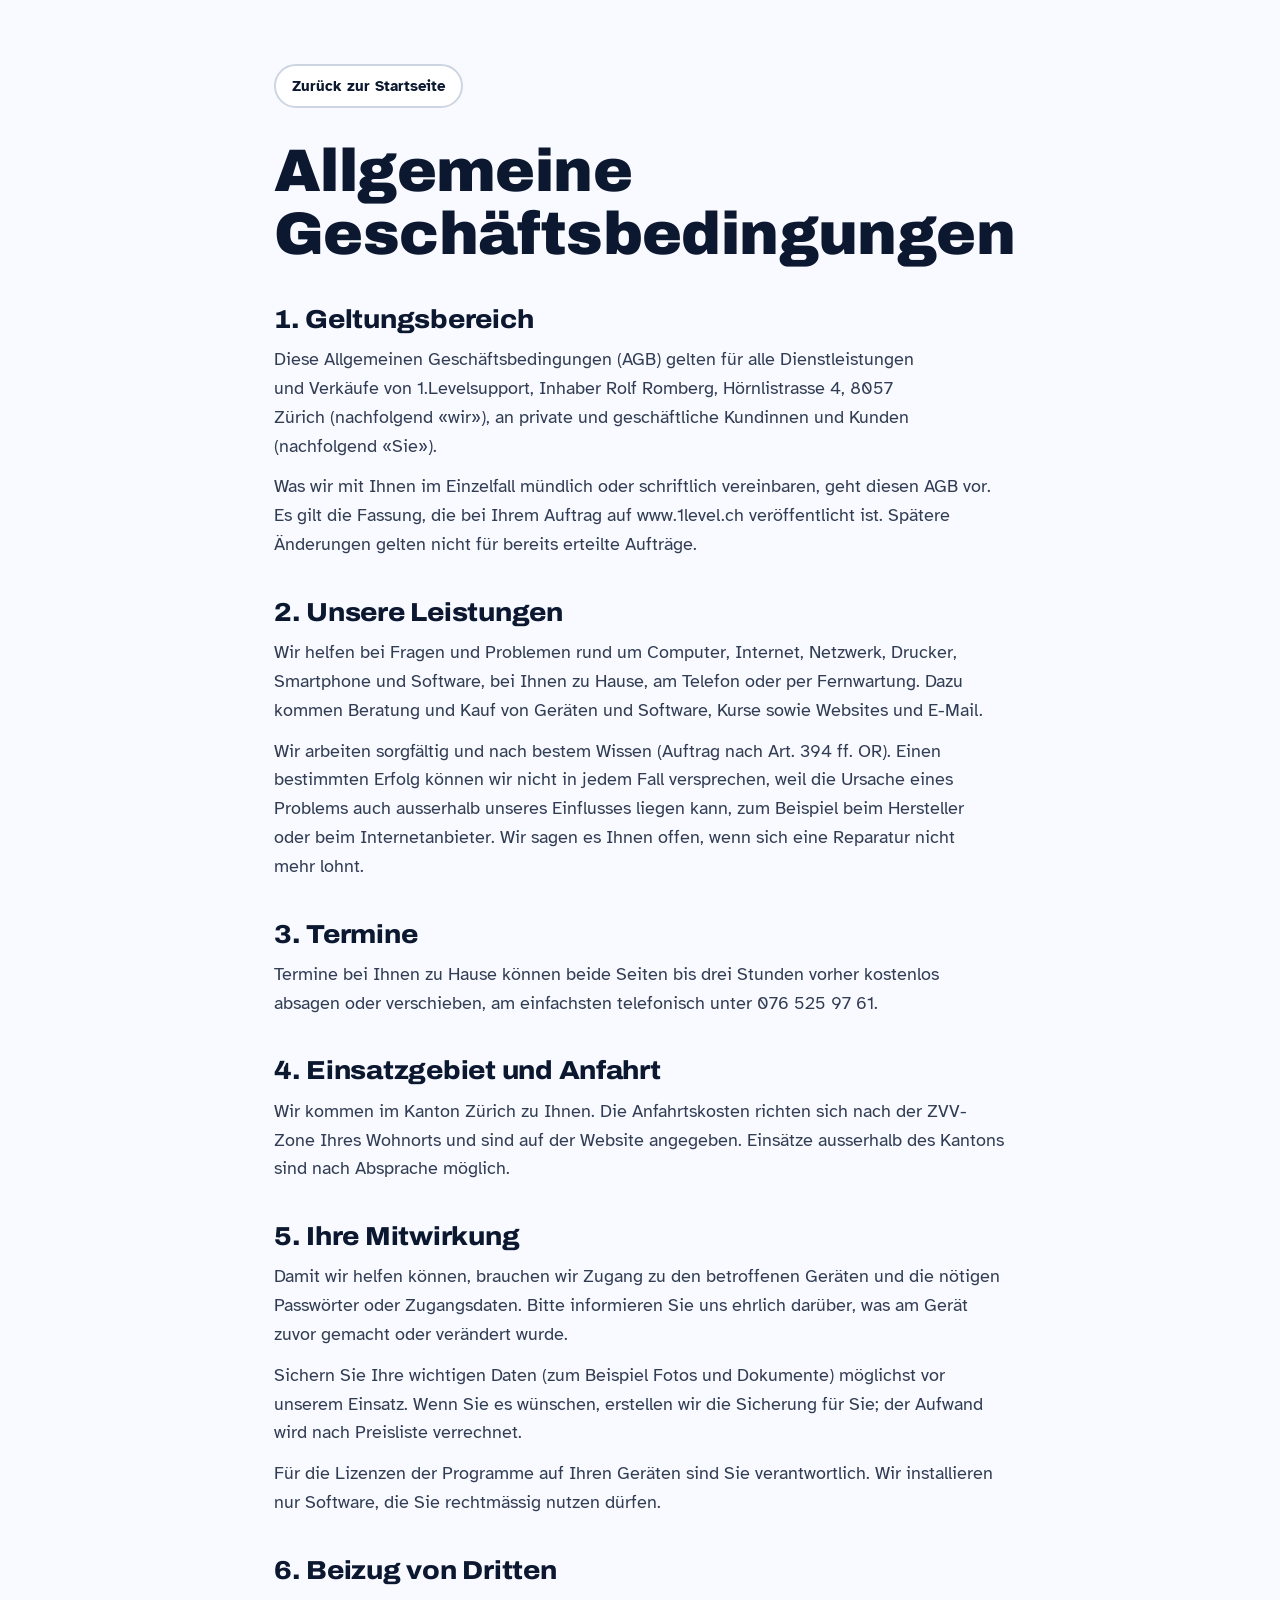
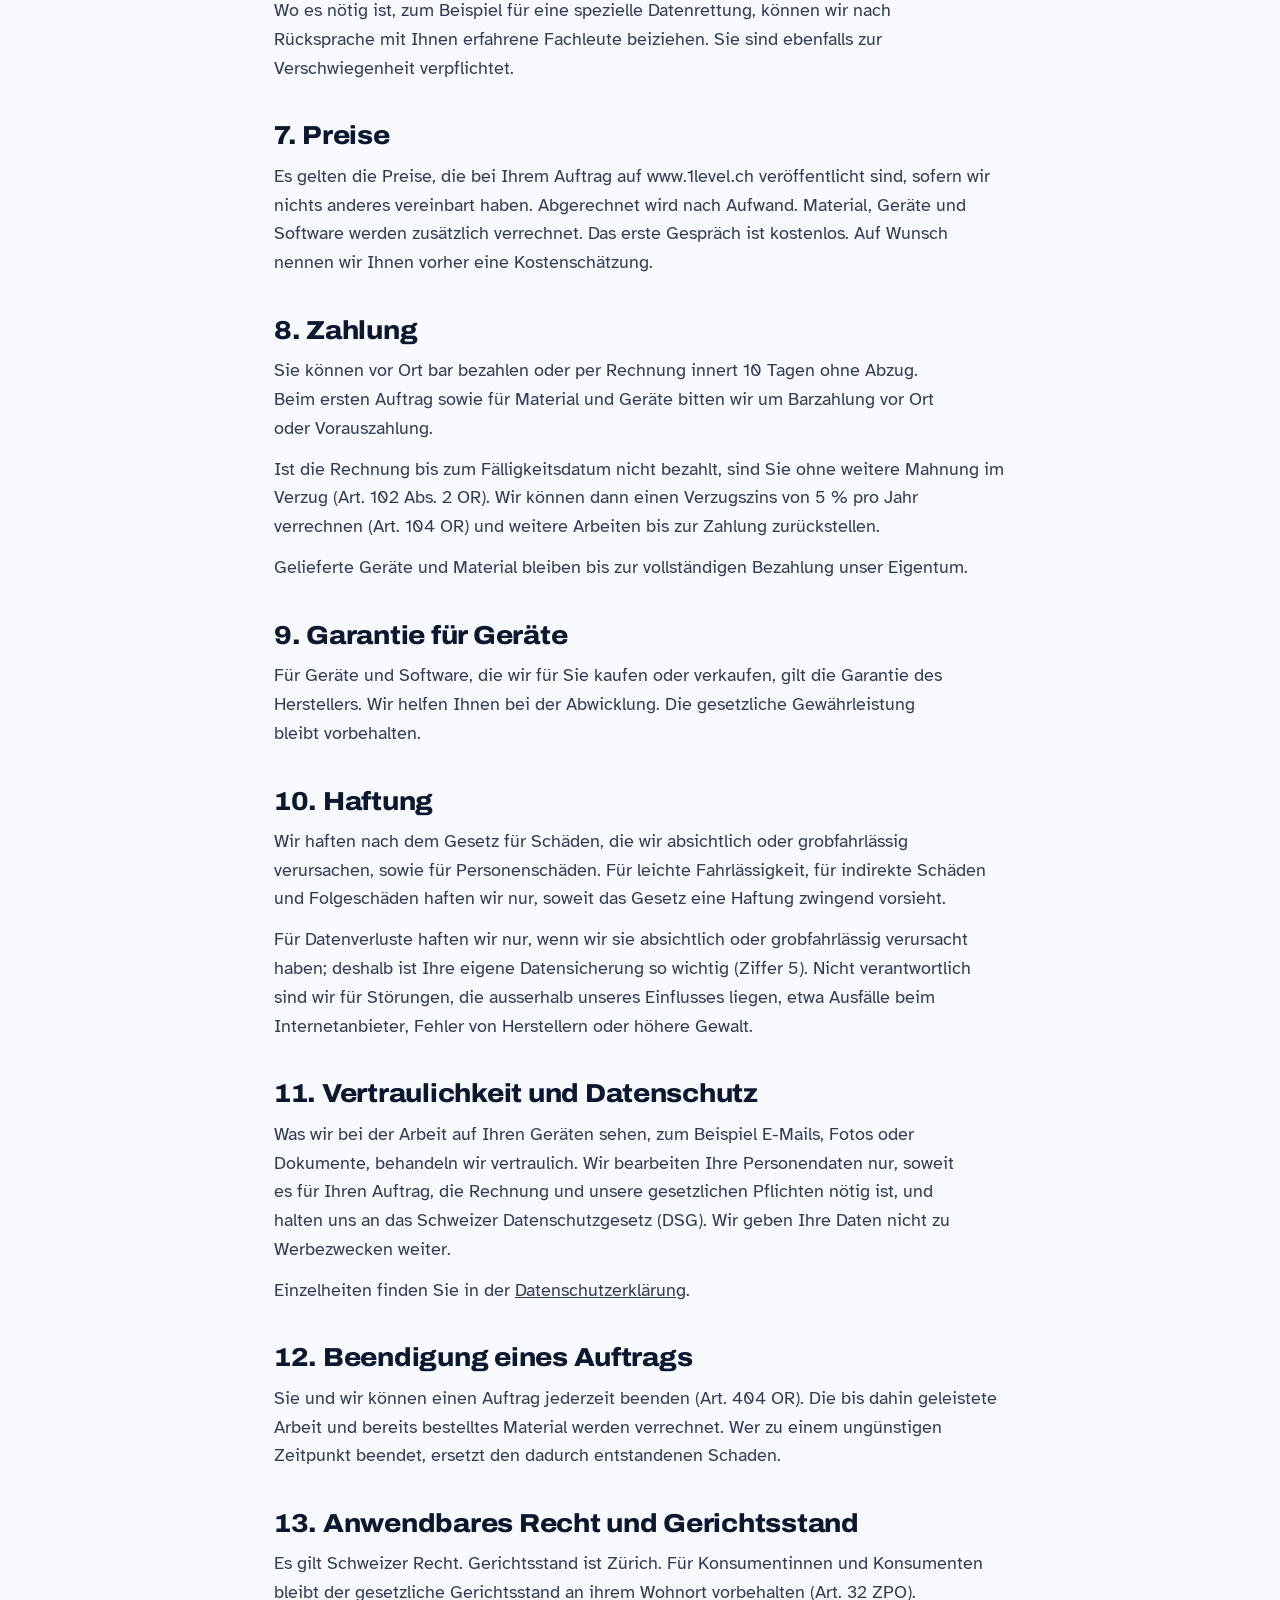
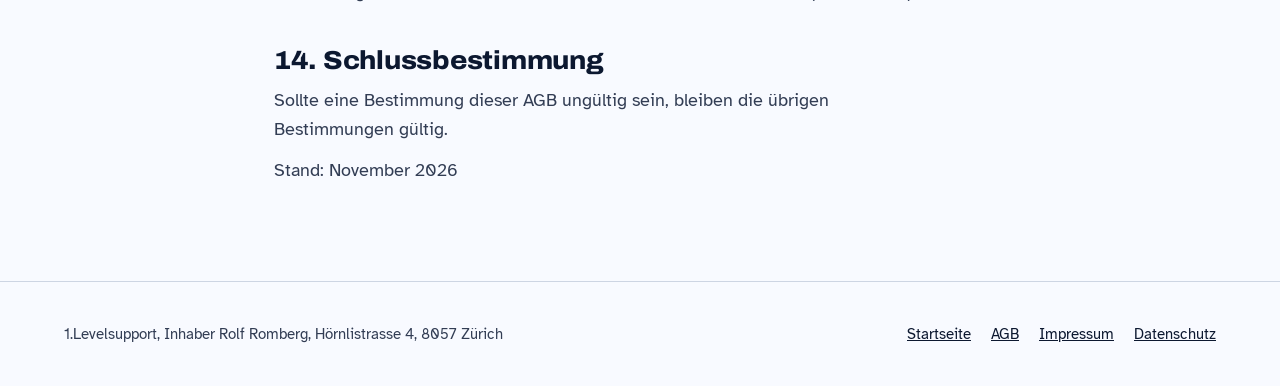
==== agb.html @ 61200537 "Website 1.Level Support (Redesign November 2026) Co-Authored-By: Claude Opus 5.5 <noreply@anthropic." ====
<!doctype html>
<html lang="de-CH">
<head>
<meta charset="utf-8">
<meta name="viewport" content="width=device-width, initial-scale=1">
<title>AGB · 1.Level Support</title>
<meta name="description" content="Allgemeine Geschäftsbedingungen von 1.Level Support, Zürich.">
<meta name="robots" content="noindex">
<link rel="icon" href="favicon.svg" type="image/svg+xml">
<link rel="stylesheet" href="site.css">
</head>
<body>
<main class="legal" id="main"><div class="wrap">
<a class="btn btn-ghost btn-small back" href="index.html">Zurück zur Startseite</a>
<h1>Allgemeine Geschäftsbedingungen</h1>
<h2>1. Geltungsbereich</h2>
<p>Diese Allgemeinen Geschäftsbedingungen (AGB) gelten für alle Dienstleistungen und Verkäufe von 1.Levelsupport, Inhaber Rolf Romberg, Hörnlistrasse 4, 8057 Zürich (nachfolgend «wir»), an private und geschäftliche Kundinnen und Kunden (nachfolgend «Sie»).</p><p>Was wir mit Ihnen im Einzelfall mündlich oder schriftlich vereinbaren, geht diesen AGB vor. Es gilt die Fassung, die bei Ihrem Auftrag auf www.1level.ch veröffentlicht ist. Spätere Änderungen gelten nicht für bereits erteilte Aufträge.</p>
<h2>2. Unsere Leistungen</h2>
<p>Wir helfen bei Fragen und Problemen rund um Computer, Internet, Netzwerk, Drucker, Smartphone und Software, bei Ihnen zu Hause, am Telefon oder per Fernwartung. Dazu kommen Beratung und Kauf von Geräten und Software, Kurse sowie Websites und E-Mail.</p><p>Wir arbeiten sorgfältig und nach bestem Wissen (Auftrag nach Art. 394 ff. OR). Einen bestimmten Erfolg können wir nicht in jedem Fall versprechen, weil die Ursache eines Problems auch ausserhalb unseres Einflusses liegen kann, zum Beispiel beim Hersteller oder beim Internetanbieter. Wir sagen es Ihnen offen, wenn sich eine Reparatur nicht mehr lohnt.</p>
<h2>3. Termine</h2>
<p>Termine bei Ihnen zu Hause können beide Seiten bis drei Stunden vorher kostenlos absagen oder verschieben, am einfachsten telefonisch unter 076 525 97 61.</p>
<h2>4. Einsatzgebiet und Anfahrt</h2>
<p>Wir kommen im Kanton Zürich zu Ihnen. Die Anfahrtskosten richten sich nach der ZVV-Zone Ihres Wohnorts und sind auf der Website angegeben. Einsätze ausserhalb des Kantons sind nach Absprache möglich.</p>
<h2>5. Ihre Mitwirkung</h2>
<p>Damit wir helfen können, brauchen wir Zugang zu den betroffenen Geräten und die nötigen Passwörter oder Zugangsdaten. Bitte informieren Sie uns ehrlich darüber, was am Gerät zuvor gemacht oder verändert wurde.</p><p>Sichern Sie Ihre wichtigen Daten (zum Beispiel Fotos und Dokumente) möglichst vor unserem Einsatz. Wenn Sie es wünschen, erstellen wir die Sicherung für Sie; der Aufwand wird nach Preisliste verrechnet.</p><p>Für die Lizenzen der Programme auf Ihren Geräten sind Sie verantwortlich. Wir installieren nur Software, die Sie rechtmässig nutzen dürfen.</p>
<h2>6. Beizug von Dritten</h2>
<p>Wo es nötig ist, zum Beispiel für eine spezielle Datenrettung, können wir nach Rücksprache mit Ihnen erfahrene Fachleute beiziehen. Sie sind ebenfalls zur Verschwiegenheit verpflichtet.</p>
<h2>7. Preise</h2>
<p>Es gelten die Preise, die bei Ihrem Auftrag auf www.1level.ch veröffentlicht sind, sofern wir nichts anderes vereinbart haben. Abgerechnet wird nach Aufwand. Material, Geräte und Software werden zusätzlich verrechnet. Das erste Gespräch ist kostenlos. Auf Wunsch nennen wir Ihnen vorher eine Kostenschätzung.</p>
<h2>8. Zahlung</h2>
<p>Sie können vor Ort bar bezahlen oder per Rechnung innert 10 Tagen ohne Abzug. Beim ersten Auftrag sowie für Material und Geräte bitten wir um Barzahlung vor Ort oder Vorauszahlung.</p><p>Ist die Rechnung bis zum Fälligkeitsdatum nicht bezahlt, sind Sie ohne weitere Mahnung im Verzug (Art. 102 Abs. 2 OR). Wir können dann einen Verzugszins von 5 % pro Jahr verrechnen (Art. 104 OR) und weitere Arbeiten bis zur Zahlung zurückstellen.</p><p>Gelieferte Geräte und Material bleiben bis zur vollständigen Bezahlung unser Eigentum.</p>
<h2>9. Garantie für Geräte</h2>
<p>Für Geräte und Software, die wir für Sie kaufen oder verkaufen, gilt die Garantie des Herstellers. Wir helfen Ihnen bei der Abwicklung. Die gesetzliche Gewährleistung bleibt vorbehalten.</p>
<h2>10. Haftung</h2>
<p>Wir haften nach dem Gesetz für Schäden, die wir absichtlich oder grobfahrlässig verursachen, sowie für Personenschäden. Für leichte Fahrlässigkeit, für indirekte Schäden und Folgeschäden haften wir nur, soweit das Gesetz eine Haftung zwingend vorsieht.</p><p>Für Datenverluste haften wir nur, wenn wir sie absichtlich oder grobfahrlässig verursacht haben; deshalb ist Ihre eigene Datensicherung so wichtig (Ziffer 5). Nicht verantwortlich sind wir für Störungen, die ausserhalb unseres Einflusses liegen, etwa Ausfälle beim Internetanbieter, Fehler von Herstellern oder höhere Gewalt.</p>
<h2>11. Vertraulichkeit und Datenschutz</h2>
<p>Was wir bei der Arbeit auf Ihren Geräten sehen, zum Beispiel E-Mails, Fotos oder Dokumente, behandeln wir vertraulich. Wir bearbeiten Ihre Personendaten nur, soweit es für Ihren Auftrag, die Rechnung und unsere gesetzlichen Pflichten nötig ist, und halten uns an das Schweizer Datenschutzgesetz (DSG). Wir geben Ihre Daten nicht zu Werbezwecken weiter.</p><p>Einzelheiten finden Sie in der <a href="datenschutz.html">Datenschutzerklärung</a>.</p>
<h2>12. Beendigung eines Auftrags</h2>
<p>Sie und wir können einen Auftrag jederzeit beenden (Art. 404 OR). Die bis dahin geleistete Arbeit und bereits bestelltes Material werden verrechnet. Wer zu einem ungünstigen Zeitpunkt beendet, ersetzt den dadurch entstandenen Schaden.</p>
<h2>13. Anwendbares Recht und Gerichtsstand</h2>
<p>Es gilt Schweizer Recht. Gerichtsstand ist Zürich. Für Konsumentinnen und Konsumenten bleibt der gesetzliche Gerichtsstand an ihrem Wohnort vorbehalten (Art. 32 ZPO).</p>
<h2>14. Schlussbestimmung</h2>
<p>Sollte eine Bestimmung dieser AGB ungültig sein, bleiben die übrigen Bestimmungen gültig.</p>
<p>Stand: November 2026</p>
</div></main>
<footer class="footer"><div class="wrap"><span>1.Levelsupport, Inhaber Rolf Romberg, Hörnlistrasse 4, 8057 Zürich</span><nav aria-label="Rechtliches"><a href="index.html">Startseite</a><a href="agb.html">AGB</a><a href="impressum.html">Impressum</a><a href="datenschutz.html">Datenschutz</a></nav></div></footer>
</body>
</html>
---- site.css ----
/* 1.Level Support: tokens from the "1.Level Neu aufgelegt" redesign (Entwurf D).
   Motion patterns rebuilt by hand from Magic UI on 21st.dev (MIT, (c) Magic UI):
   Marquee and Text Reveal. No React, no runtime libraries. */
@import url("fonts.css");

:root {
  color-scheme: light;
  --bg: oklch(98.6% .006 264);
  --surface: oklch(100% 0 0);
  --tint: oklch(94% .02 263);
  --text: oklch(21.3% .051 263);
  --muted: oklch(36% .043 266);
  --line: oklch(87% .021 262);
  --strong: oklch(41% .162 264);
  --on-strong: oklch(100% 0 0);
  --hand: oklch(41% .162 264);
  --marker: oklch(51.9% .176 31);
  --brand: oklch(21.3% .051 263);
  --on-brand: oklch(100% 0 0);
  --on-brand-muted: oklch(89% .024 264);
  --hand-on-brand: oklch(76% .11 265);
  --wa: #0e7a3b;
  --shadow: 0 1px 2px oklch(21% .05 263 / .06), 0 12px 32px -12px oklch(21% .05 263 / .18);
  --font-display: "Archivo", "Arial Black", sans-serif;
  --font-sans: "Atkinson Hyperlegible", "Segoe UI", Verdana, sans-serif;
  --font-hand: "Shantell Sans", "Segoe Print", cursive;
  --font-mono: "IBM Plex Mono", ui-monospace, Menlo, Consolas, monospace;
  --ease: cubic-bezier(.22, 1, .36, 1);
  --r-card: 24px;
  --wrap: 1200px;
}
@media (prefers-color-scheme: dark) {
  :root:not([data-theme="light"]) {
    color-scheme: dark;
    --bg: oklch(16.6% .031 265);
    --surface: oklch(22.5% .043 266);
    --tint: oklch(20% .045 264);
    --text: oklch(97% .005 264);
    --muted: oklch(86% .021 264);
    --line: oklch(35.7% .06 267);
    --strong: oklch(81.3% .093 266);
    --on-strong: oklch(18.5% .035 265);
    --hand: oklch(76% .11 265);
    --marker: oklch(75.8% .145 30);
    --brand: oklch(12.7% .021 256);
    --shadow: 0 1px 2px oklch(0% 0 0 / .3), 0 12px 32px -12px oklch(0% 0 0 / .5);
  }
}
:root[data-theme="dark"] {
  color-scheme: dark;
  --bg: oklch(16.6% .031 265);
  --surface: oklch(22.5% .043 266);
  --tint: oklch(20% .045 264);
  --text: oklch(97% .005 264);
  --muted: oklch(86% .021 264);
  --line: oklch(35.7% .06 267);
  --strong: oklch(81.3% .093 266);
  --on-strong: oklch(18.5% .035 265);
  --hand: oklch(76% .11 265);
  --marker: oklch(75.8% .145 30);
  --brand: oklch(12.7% .021 256);
  --shadow: 0 1px 2px oklch(0% 0 0 / .3), 0 12px 32px -12px oklch(0% 0 0 / .5);
}

*, *::before, *::after { box-sizing: border-box; }
html { scroll-behavior: smooth; scroll-padding-top: 96px; -webkit-text-size-adjust: 100%; }
body {
  margin: 0; background: var(--bg); color: var(--text);
  font: 400 18px/1.6 var(--font-sans);
  text-rendering: optimizeLegibility; -webkit-font-smoothing: antialiased;
  overflow-x: clip;
}
img { display: block; max-width: 100%; height: auto; }
a { color: inherit; }
p { margin: 0; text-wrap: pretty; }
h1, h2, h3 { margin: 0; font-family: var(--font-display); line-height: 1.05; text-wrap: balance; letter-spacing: -.01em; }
h2 { font-size: clamp(36px, 5vw, 60px); font-weight: 800; font-stretch: 108%; }
h3 { font-size: 24px; font-weight: 800; line-height: 1.2; }
:focus-visible { outline: 3px solid var(--strong); outline-offset: 3px; border-radius: 8px; }
.wrap { max-width: var(--wrap); margin: 0 auto; padding: 0 24px; }
.sr-only { position: absolute; width: 1px; height: 1px; overflow: hidden; clip: rect(0 0 0 0); white-space: nowrap; }
.skip { position: absolute; left: 16px; top: -64px; z-index: 50; background: var(--strong); color: var(--on-strong); padding: 8px 16px; border-radius: 12px; font-weight: 700; }
.skip:focus { top: 16px; }
.hand { font-family: var(--font-hand); font-weight: 700; color: var(--hand); letter-spacing: 0; }
.lead { font-size: 20px; line-height: 1.55; color: var(--muted); max-width: 34em; }
.section { padding: clamp(64px, 9vw, 112px) 0; }
.section-head { display: grid; gap: 16px; max-width: 760px; margin-bottom: 48px; }
.section-head p { color: var(--muted); font-size: 20px; }

/* Buttons */
.btn {
  display: inline-flex; align-items: center; justify-content: center; gap: 10px;
  min-height: 52px; padding: 12px 24px; border-radius: 999px; border: 2px solid transparent;
  font: 700 17px/1.2 var(--font-sans); text-decoration: none; cursor: pointer;
  transition: transform 300ms var(--ease), background-color 300ms var(--ease), border-color 300ms var(--ease), color 300ms var(--ease);
}
.btn:active { transform: scale(.98); }
.btn svg { width: 1.25em; height: 1.25em; flex: none; }
.btn-primary { background: var(--strong); color: var(--on-strong); }
.btn-primary:hover { background: var(--text); color: var(--bg); }
.btn-wa { background: var(--wa); color: #fff; }
.btn-wa:hover { background: #0a5f2d; }
.btn-ghost { border-color: var(--line); color: var(--text); background: var(--surface); }
.btn-ghost:hover { border-color: var(--text); }
.btn-small { min-height: 44px; padding: 8px 16px; font-size: 15px; }
.link { font-weight: 700; color: var(--strong); text-underline-offset: 4px; text-decoration-thickness: 2px; }
.link:hover { color: var(--text); }

/* Top bar and header */
.topbar { background: var(--brand); color: var(--on-brand); font-size: 15px; }
.topbar .wrap { display: flex; justify-content: space-between; gap: 16px; min-height: 40px; align-items: center; }
.topbar a { font-weight: 700; text-decoration: none; }
.topbar a:hover { text-decoration: underline; }
.topbar span { color: var(--on-brand-muted); }
.header { position: sticky; top: 12px; z-index: 30; margin-top: 12px; }
.header .bar {
  display: flex; align-items: center; gap: 24px; min-height: 68px; padding: 8px 8px 8px 20px;
  background: color-mix(in oklch, var(--surface) 82%, transparent); backdrop-filter: blur(14px); -webkit-backdrop-filter: blur(14px);
  border: 1px solid var(--line); border-radius: 999px; box-shadow: var(--shadow);
}
.logo { display: flex; align-items: center; gap: 10px; text-decoration: none; margin-right: auto; color: var(--text); }
.logo svg { width: auto; height: 58px; overflow: visible; }
@media (max-width: 560px) { .logo svg { height: 50px; } }
.logo-dot { fill: #B8301E; }
.logo { transition: opacity 300ms var(--ease); }
.logo:hover .logo-dot { transform: scale(1.15); }
.logo-dot { transform-box: fill-box; transform-origin: center; transition: transform 300ms var(--ease); }
.logo b { font: 700 15px/1.1 var(--font-display); font-stretch: 125%; letter-spacing: .16em; }
.nav { display: flex; gap: 4px; }
.nav a { font-weight: 700; text-decoration: none; padding: 8px 12px; border-radius: 999px; transition: background-color 300ms var(--ease); }
.nav a:hover, .nav a[aria-current="true"] { background: var(--tint); }
.menu-btn { display: none; width: 48px; height: 48px; border-radius: 999px; border: 1px solid var(--line); background: var(--surface); color: var(--text); cursor: pointer; }
.menu-btn span { display: block; width: 20px; height: 2px; margin: 4px auto; background: currentColor; border-radius: 2px; transition: transform 300ms var(--ease), opacity 300ms var(--ease); }
.menu-btn[aria-expanded="true"] span:nth-child(1) { transform: translateY(6px) rotate(45deg); }
.menu-btn[aria-expanded="true"] span:nth-child(2) { opacity: 0; }
.menu-btn[aria-expanded="true"] span:nth-child(3) { transform: translateY(-6px) rotate(-45deg); }
.mobile-nav { display: none; }
@media (max-width: 960px) {
  .nav, .header .btn-wa { display: none; }
  .menu-btn { display: block; }
  .mobile-nav[data-open] {
    display: grid; position: absolute; top: calc(100% + 8px); left: 12px; right: 12px; z-index: 29; gap: 4px; padding: 16px;
    background: var(--surface); border: 1px solid var(--line); border-radius: var(--r-card); box-shadow: var(--shadow);
  }
  .mobile-nav a { font: 800 24px/1.2 var(--font-display); text-decoration: none; padding: 12px 8px; border-bottom: 1px solid var(--line); animation: rise 400ms var(--ease) both; }
  .mobile-nav a:nth-child(2) { animation-delay: 60ms; } .mobile-nav a:nth-child(3) { animation-delay: 120ms; }
  .mobile-nav a:nth-child(4) { animation-delay: 180ms; } .mobile-nav a:nth-child(5) { animation-delay: 240ms; border: 0; }
}
@keyframes rise { from { transform: translateY(24px); opacity: 0; } }
@media (max-width: 560px) { .topbar span { display: none; } }
@media (max-width: 640px), (min-width: 961px) { .header .btn-primary { display: none; } }
@media (min-width: 961px) { .only-touch { display: none !important; } }
@media (max-width: 960px) { .only-desk { display: none !important; } }

/* Hero */
.hero { padding: clamp(40px, 7vw, 88px) 0 clamp(12px, 1.5vw, 18px); }
.hero .wrap { display: grid; gap: 48px; align-items: center; grid-template-columns: 1.15fr .85fr; }
.hero h1 { font-size: clamp(44px, 7vw, 84px); font-weight: 900; font-stretch: 112%; line-height: .98; letter-spacing: -.02em; }
.hero h1 .hand { display: inline-block; font-size: .78em; transform: rotate(-2deg); margin-top: 8px; }
.hero .lead { margin-top: 24px; }
.hero-actions { display: flex; flex-wrap: wrap; gap: 12px; align-items: center; margin-top: 32px; }
.hero-note { margin-top: 16px; color: var(--muted); font-size: 16px; }
.proof { display: flex; align-items: baseline; gap: 12px; margin-top: 32px; font-size: 16px; color: var(--muted); }
.proof b { color: var(--text); font-family: var(--font-display); font-size: 28px; font-weight: 900; line-height: 1; }
.proof span { font: 700 28px/1.15 var(--font-display); color: var(--text); }
.proof b, .proof span { text-shadow: 0 0 10px color-mix(in oklch, var(--strong) 45%, transparent), 0 0 24px color-mix(in oklch, var(--strong) 20%, transparent); }
.proof-row { display: flex; justify-content: center; text-align: center; padding: 0 24px; margin-top: clamp(32px, 5vw, 56px); }
.proof-row .proof { margin-top: 0; flex-wrap: wrap; justify-content: center; }
@media (max-width: 560px) { .proof b, .proof span { font-size: 22px; } }
.hero-photo { position: relative; justify-self: center; width: 100%; max-width: 460px; margin: 0; }
.hero-photo img { width: 100%; aspect-ratio: 4 / 5; object-fit: cover; object-position: 50% 30%; border-radius: 32px 32px 32px 140px; box-shadow: var(--shadow); }
.hero-photo figcaption {
  position: absolute; left: -16px; bottom: 32px; display: grid; gap: 2px; padding: 12px 16px;
  background: var(--surface); border: 1px solid var(--line); border-radius: 16px; box-shadow: var(--shadow); font-size: 15px;
}
.hero-photo figcaption b { font-size: 17px; }
.err { font-family: var(--font-mono); font-size: 14px; position: relative; display: inline-block; word-break: break-all; }
.err::after { content: ""; position: absolute; left: -2px; right: -2px; top: 52%; height: 2px; background: var(--marker); transform-origin: left; transform: scaleX(1); transition: transform 700ms var(--ease) 300ms; }
.js .err:not(.struck)::after { transform: scaleX(0); }
@media (max-width: 900px) {
  .hero .wrap { grid-template-columns: 1fr; }
  .hero-photo { max-width: 420px; }
    .hero-photo figcaption { bottom: auto; top: 24px; left: -8px; }
}

/* Marquee (Magic UI Marquee pattern) */
.marquee { background: var(--brand); color: var(--on-brand); overflow: hidden; padding: 20px 0; --gap: 40px; --duration: 48s; }
.marquee-track { display: flex; gap: var(--gap); width: max-content; animation: marquee var(--duration) linear infinite; }
.marquee:hover .marquee-track { animation-play-state: paused; }
.marquee ul { display: flex; gap: var(--gap); margin: 0; padding: 0; list-style: none; }
.marquee li { display: flex; align-items: center; gap: 12px; white-space: nowrap; font: 800 24px/1 var(--font-display); }
.marquee li b { font-family: var(--font-hand); color: var(--hand-on-brand); font-size: 22px; }
.marquee li::after { content: ""; width: 8px; height: 8px; border-radius: 50%; background: var(--marker); margin-left: 28px; }
@keyframes marquee { to { transform: translateX(calc(-50% - var(--gap) / 2)); } }

/* Services bento */
.bento { display: grid; gap: 16px; grid-template-columns: repeat(6, 1fr); grid-auto-rows: minmax(0, auto); }
.tile {
  position: relative; display: flex; flex-direction: column; overflow: hidden;
  background: var(--surface); border: 1px solid var(--line); border-radius: var(--r-card);
  transition: transform 500ms var(--ease), box-shadow 500ms var(--ease);
}
.tile:hover { transform: translateY(-4px); box-shadow: var(--shadow); }
.tile img { width: 100%; aspect-ratio: 16 / 10; object-fit: cover; }
.tile .body { display: flex; flex-direction: column; gap: 12px; padding: 24px; flex: 1; }
.tile p { color: var(--muted); }
.tile ul { list-style: none; margin: 4px 0 0; padding: 0; display: grid; gap: 8px; }
.tile li { display: grid; grid-template-columns: 20px 1fr; gap: 10px; font-size: 16px; line-height: 1.45; }
.tile li svg { width: 20px; height: 20px; margin-top: 2px; color: var(--strong); }
.tile li b { display: block; }
.tile li span { color: var(--muted); }
.tile .ask { margin-top: auto; padding-top: 8px; }
.t-help { grid-column: span 4; grid-row: span 2; }
.t-help .split { display: flex; flex-direction: column; flex: 1; }
.t-help .split img { flex: 1 1 0; min-height: 320px; aspect-ratio: auto; object-position: 50% 40%; }
.t-help .split .body { flex: none; }
.t-web img { aspect-ratio: 16 / 7; object-position: 50% 45%; }
.t-help ul { grid-template-columns: 1fr 1fr; gap: 12px 24px; }
.t-buy, .t-course { grid-column: span 2; }
.t-web { grid-column: span 3; }
.t-remote { grid-column: span 3; background: var(--strong); color: var(--on-strong); border-color: transparent; }
.t-remote p { color: inherit; opacity: .92; }
.t-remote .big { font: 900 clamp(48px, 6vw, 72px)/1 var(--font-display); font-stretch: 112%; }
.t-remote .link { color: var(--on-strong); }
.t-remote .ask { align-self: center; text-align: center; }
.t-remote .ways { display: flex; flex-wrap: wrap; justify-content: center; gap: 8px; list-style: none; margin: 8px 0 0; padding: 0; }
.t-remote .ways li { display: block; padding: 6px 14px; border-radius: 999px; border: 1px solid color-mix(in srgb, var(--on-strong) 40%, transparent); font-weight: 700; font-size: 15px; }
.promise { font-family: var(--font-hand); font-weight: 700; color: var(--hand); font-size: 20px; }
@media (max-width: 1040px) {
  .bento { grid-template-columns: repeat(2, 1fr); }
  .t-help, .t-buy, .t-course, .t-web, .t-remote { grid-column: span 2; grid-row: auto; }
  .t-buy, .t-course { grid-column: span 1; }
  .t-help .split img { flex: none; min-height: 0; aspect-ratio: 16 / 9; }
  .t-web img { aspect-ratio: 16 / 10; }
}
@media (max-width: 640px) { .t-buy, .t-course { grid-column: span 2; } .t-help ul { grid-template-columns: 1fr; } }

/* Text Reveal (Magic UI Text Reveal pattern, without the pinned 200vh scroll) */
.reveal-text { padding: clamp(80px, 12vw, 160px) 0; background: var(--tint); }
.reveal-text p { max-width: 960px; font: 800 clamp(32px, 5vw, 60px)/1.12 var(--font-display); font-stretch: 106%; letter-spacing: -.015em; text-wrap: balance; }
.reveal-text .w { transition: opacity 300ms var(--ease); }
.js .reveal-text .w.dim { opacity: .22; }
.reveal-text .hand { font-size: .82em; }

/* Translator cards */
.cases { display: grid; gap: 16px; grid-template-columns: repeat(2, 1fr); }
.case { margin: 0; display: grid; gap: 16px; align-content: start; padding: 32px; background: var(--surface); border: 1px solid var(--line); border-radius: var(--r-card); }
.case .err { font-size: 15px; color: var(--muted); justify-self: start; }
.case .says { font-family: var(--font-hand); font-weight: 700; font-size: 28px; line-height: 1.35; color: var(--hand); }
.case blockquote { margin: 0; font-size: 17px; }
.case figcaption { font-size: 15px; color: var(--muted); border-top: 1px dashed var(--line); padding-top: 12px; }
.case figcaption b { color: var(--text); }
@media (max-width: 760px) { .cases { grid-template-columns: 1fr; } .case { padding: 24px; } }

/* Steps */
.steps { display: grid; gap: 24px; grid-template-columns: repeat(3, 1fr); list-style: none; margin: 0; padding: 0; counter-reset: s; }
.steps img { width: 100%; aspect-ratio: 4 / 3; object-fit: cover; border-radius: var(--r-card); }
.steps .n { display: block; font: 900 48px/1 var(--font-display); color: var(--strong); margin: 24px 0 8px; }
.steps p { color: var(--muted); margin-top: 8px; }
@media (max-width: 860px) { .steps { grid-template-columns: 1fr; } .steps img { aspect-ratio: 16 / 9; } }

/* Prices + map */
.prices-grid { display: grid; gap: 16px; grid-template-columns: 1fr 1fr; align-items: start; }
.panel { background: var(--surface); border: 1px solid var(--line); border-radius: var(--r-card); padding: 8px 0; }
.price-list { list-style: none; margin: 0; padding: 0; }
.price-list li { display: flex; justify-content: space-between; align-items: center; gap: 16px; padding: 20px 28px; }
.price-list li + li { border-top: 1px solid var(--line); }
.price-list b { display: block; font-size: 19px; }
.price-list span { color: var(--muted); font-size: 16px; }
.price-list .amt { font: 800 26px/1.1 var(--font-display); white-space: nowrap; text-align: right; color: var(--text); }
.price-list .amt small { display: block; font: 400 15px var(--font-sans); color: var(--muted); }
.free { margin: 0 28px 20px; padding: 16px 20px; border-radius: 16px; background: var(--tint); display: flex; gap: 12px; align-items: center; }
.free .hand { font-size: 22px; }
.map-panel { padding: 24px; display: grid; gap: 16px; }
.map-panel label { font-weight: 700; display: grid; gap: 8px; }
.field {
  width: 100%; min-height: 52px; padding: 12px 16px; border-radius: 14px; border: 2px solid var(--line);
  background: var(--bg); color: var(--text); font: 400 17px var(--font-sans);
  transition: border-color 300ms var(--ease);
}
.field:focus { outline: none; border-color: var(--strong); }
.map-wrap { position: relative; border-radius: 16px; background: var(--tint); padding: 8px; }
#zh-map { width: 100%; height: auto; max-height: 440px; display: block; touch-action: manipulation; }
#zh-map .m { stroke: var(--surface); stroke-width: 1; cursor: pointer; transition: opacity 300ms var(--ease), fill 300ms var(--ease); }
#zh-map .m[data-p="20"] { fill: var(--strong); }
#zh-map .m[data-p="30"] { fill: color-mix(in srgb, var(--strong) 66%, var(--surface)); }
#zh-map .m[data-p="45"] { fill: color-mix(in srgb, var(--strong) 40%, var(--surface)); }
#zh-map .m[data-p="60"] { fill: color-mix(in srgb, var(--strong) 18%, var(--surface)); }
#zh-map.has-hot .m { opacity: .45; }
#zh-map.has-hot .m.zone-hot { opacity: 1; }
#zh-map .m.hot { fill: var(--marker); opacity: 1; }
#zh-map .lake { fill: color-mix(in oklch, oklch(70% .08 235) 40%, var(--surface)); pointer-events: none; }
#zh-map .home circle { fill: var(--marker); stroke: var(--surface); stroke-width: 3; }
#zh-map .home text { font: 700 14px var(--font-sans); fill: var(--text); paint-order: stroke; stroke: var(--surface); stroke-width: 4px; }
.map-out { min-height: 22px; display: grid; align-content: center; gap: 2px; padding: 0; }
.map-out .p { font: 900 40px/1 var(--font-display); color: var(--strong); }
.map-out .t { font: 800 20px/1.2 var(--font-display); }
.map-out small { color: var(--muted); font-size: 15px; }
.legend { list-style: none; margin: 0; padding: 0; display: flex; flex-wrap: wrap; gap: 8px 16px; font-size: 15px; color: var(--muted); }
.legend li { display: flex; align-items: center; gap: 8px; }
.legend i { width: 16px; height: 16px; border-radius: 4px; }
@media (max-width: 900px) { .prices-grid { grid-template-columns: 1fr; } .price-list li { padding: 16px 20px; flex-wrap: wrap; } .free { margin: 0 20px 16px; } }

/* Reviews */
.rv-summary { display: flex; flex-wrap: wrap; gap: 24px 48px; align-items: end; margin-bottom: 32px; }
.rv-score b { display: block; font: 900 clamp(72px, 10vw, 112px)/.9 var(--font-display); font-stretch: 112%; }
.rv-score span { color: var(--muted); }
.rv-bars { display: grid; gap: 8px; min-width: min(320px, 100%); font-size: 16px; }
.rv-bars div { display: grid; grid-template-columns: 110px 1fr 32px; gap: 12px; align-items: center; }
.rv-bars i { display: block; height: 10px; border-radius: 999px; background: var(--line); overflow: hidden; }
.rv-bars i::before { content: ""; display: block; height: 100%; width: var(--v); background: var(--strong); border-radius: inherit; }
.chips { display: flex; flex-wrap: wrap; gap: 8px; margin-bottom: 24px; }
.chip { min-height: 44px; padding: 8px 16px; border-radius: 999px; border: 2px solid var(--line); background: var(--surface); color: var(--text); font: 700 15px var(--font-sans); cursor: pointer; transition: background-color 300ms var(--ease), border-color 300ms var(--ease), color 300ms var(--ease); }
.chip:hover { border-color: var(--text); }
.chip[aria-pressed="true"] { background: var(--text); color: var(--bg); border-color: var(--text); }
.chip span { font-weight: 400; opacity: .8; }
.rv-grid { columns: 3 300px; column-gap: 16px; }
.rv { break-inside: avoid; margin: 0 0 16px; padding: 24px; display: grid; gap: 16px; background: var(--surface); border: 1px solid var(--line); border-radius: var(--r-card); }
.rv blockquote { margin: 0; font-size: 17px; }
.rv figcaption { display: grid; gap: 8px; font-size: 15px; }
.rv figcaption span { color: var(--muted); border-top: 1px dashed var(--line); padding-top: 12px; }
.rv figcaption span em { font-style: normal; font-family: var(--font-hand); font-weight: 700; color: var(--hand); margin-right: 4px; }
.rv[hidden] { display: none; }

/* FAQ */
.faq { display: grid; gap: 12px; max-width: 860px; }
.faq details { background: var(--surface); border: 1px solid var(--line); border-radius: 20px; }
.faq summary { list-style: none; cursor: pointer; padding: 20px 24px; display: flex; justify-content: space-between; gap: 16px; font: 800 20px/1.3 var(--font-display); }
.faq summary::-webkit-details-marker { display: none; }
.faq summary::after { content: "+"; font: 400 28px/1 var(--font-sans); color: var(--strong); transition: transform 300ms var(--ease); }
.faq details[open] summary::after { transform: rotate(45deg); }
.faq details p { padding: 0 24px 24px; color: var(--muted); max-width: 40em; }

/* Contact */
.contact { background: var(--brand); color: var(--on-brand); }
.contact .wrap { display: grid; grid-template-columns: 1fr 1fr; gap: 48px; align-items: start; }
.contact h2 { color: var(--on-brand); }
.contact .hand { color: var(--hand-on-brand); font-size: 24px; display: block; margin-top: 24px; transform: rotate(-1deg); text-shadow: 0 0 10px color-mix(in oklch, var(--hand-on-brand) 55%, transparent), 0 0 22px color-mix(in oklch, var(--hand-on-brand) 25%, transparent); }
.contact .phone { display: inline-block; white-space: nowrap; font: 900 clamp(40px, 4.6vw, 64px)/1 var(--font-display); font-stretch: 108%; text-decoration: none; margin-top: 8px; }
.contact .phone:hover { color: var(--hand-on-brand); }
.facts { display: grid; grid-template-columns: 1fr 1fr; gap: 16px 24px; margin: 32px 0 0; padding-top: 24px; border-top: 1px solid color-mix(in oklch, var(--on-brand) 20%, transparent); }
.facts dt { color: var(--on-brand-muted); font-size: 15px; }
.facts dd { margin: 0; font-weight: 700; }
.contact .actions { display: flex; flex-wrap: wrap; justify-content: center; gap: 12px; margin-top: 32px; }
.contact .btn-ghost { background: var(--on-brand); color: oklch(21.3% .051 263); border-color: transparent; }
.contact .btn-ghost:hover { background: var(--hand-on-brand); }
.gmap { margin-top: 32px; border-radius: var(--r-card); overflow: hidden; border: 1px solid color-mix(in oklch, var(--on-brand) 20%, transparent); }
.gmap .ph { display: grid; gap: 8px; justify-items: start; padding: 24px; }
.gmap .ph small { color: var(--on-brand-muted); font-size: 15px; }
.gmap iframe { display: block; width: 100%; height: 300px; border: 0; }
.form-card { background: var(--surface); color: var(--text); border-radius: 28px; padding: 32px; box-shadow: 0 24px 60px -24px oklch(0% 0 0 / .5); }
.form-card h3 { font-size: 28px; }
.form-card > p { color: var(--muted); margin-top: 8px; }
.form { display: grid; gap: 16px; margin-top: 24px; }
.form .row { display: grid; grid-template-columns: 1fr 1fr; gap: 16px; }
.form label { display: grid; gap: 6px; font-weight: 700; font-size: 16px; }
.form label small { font-weight: 400; color: var(--muted); }
.form textarea.field { min-height: 170px; resize: vertical; }
.form .err-msg { color: var(--marker); font-size: 15px; font-weight: 700; }
.form .field[aria-invalid="true"] { border-color: var(--marker); }
.days { display: grid; grid-template-columns: repeat(6, 1fr); gap: 8px; }
.slot { min-height: 48px; border-radius: 12px; border: 2px solid var(--line); background: var(--bg); color: var(--text); font: 700 15px/1.15 var(--font-sans); cursor: pointer; transition: background-color 300ms var(--ease), border-color 300ms var(--ease), color 300ms var(--ease); }
.slot small { display: block; font-weight: 400; font-size: 13px; color: var(--muted); }
.slot:hover { border-color: var(--text); }
.slot[aria-pressed="true"] { background: var(--strong); border-color: var(--strong); color: var(--on-strong); }
.slot[aria-pressed="true"] small { color: inherit; }
.times { display: grid; grid-template-columns: repeat(4, 1fr); gap: 8px; }
fieldset { border: 0; margin: 0; padding: 0; display: grid; gap: 8px; }
legend { font-weight: 700; font-size: 16px; padding: 0; margin-bottom: 6px; }
.form .note { color: var(--muted); font-size: 15px; }
.cb-actions { display: flex; flex-wrap: wrap; gap: 12px; }
/* Desktop: the callback card ends level with the map on the left; the message box takes the extra height */
@media (min-width: 961px) {
  .contact .wrap { align-items: stretch; }
  .form-card { display: flex; flex-direction: column; }
  .form { flex: 1; display: flex; flex-direction: column; }
  .form .msg-label { flex: 1; grid-template-rows: auto 1fr; }
  .form .msg-label textarea.field { height: 100%; }
}
.cb-actions .btn { flex: 1 1 240px; }
.done { display: grid; gap: 12px; justify-items: start; padding: 8px 0; }
@media (max-width: 960px) { .contact .wrap { grid-template-columns: 1fr; } }
@media (max-width: 520px) { .form .row, .facts { grid-template-columns: 1fr; } .days { grid-template-columns: repeat(3, 1fr); } .times { grid-template-columns: repeat(3, 1fr); } .form-card { padding: 24px 20px; } }

/* Footer */
.footer { padding: 40px 0; font-size: 15px; color: var(--muted); border-top: 1px solid var(--line); }
.footer .wrap { display: flex; flex-wrap: wrap; justify-content: space-between; gap: 16px 32px; }
.footer nav { display: flex; gap: 20px; flex-wrap: wrap; }
.footer a { color: var(--text); }
.credits { flex-basis: 100%; font-size: 14px; }

/* Sticky mobile call bar */
.callbar { display: none; }
@media (max-width: 640px) {
  .callbar { display: grid; grid-template-columns: 1fr 1fr; gap: 8px; position: fixed; left: 12px; right: 12px; bottom: 12px; z-index: 40; padding: 8px; border-radius: 999px; background: color-mix(in oklch, var(--surface) 88%, transparent); backdrop-filter: blur(14px); -webkit-backdrop-filter: blur(14px); border: 1px solid var(--line); box-shadow: var(--shadow); transition: transform 500ms var(--ease), opacity 300ms var(--ease); }
  .callbar.away { transform: translateY(120%); opacity: 0; }
  .callbar .btn { min-height: 48px; padding: 8px 12px; font-size: 16px; }
  .footer { padding-bottom: 104px; }
}

/* Section entrance: visible at rest, rises only once JS marks it as waiting */
.rise { transition: transform 700ms var(--ease), opacity 700ms var(--ease); }
.js .rise.wait { transform: translateY(32px); opacity: 0; }

/* Legal pages */
.legal { padding: 64px 0 96px; }
.legal .wrap { max-width: 780px; }
.legal h1 { font-size: clamp(40px, 6vw, 60px); font-weight: 900; margin-bottom: 32px; }
.legal h2 { font-size: 26px; margin: 40px 0 12px; }
.legal p, .legal li { color: var(--muted); }
.legal p + p { margin-top: 12px; }
.legal address { font-style: normal; }
.back { display: inline-flex; margin-bottom: 32px; }

@media (prefers-reduced-motion: reduce) {
  *, *::before, *::after { animation: none !important; transition-duration: 1ms !important; scroll-behavior: auto !important; }
  .js .rise.wait { transform: none; }
  .marquee-track { animation: none; flex-wrap: wrap; width: auto; justify-content: center; }
  .marquee ul[aria-hidden] { display: none; }
  .js .reveal-text .w.dim { opacity: 1; }
}

/* Remote-desktop graphic in the Fernwartung tile: Rolf's cursor fixes an offline printer */
.t-remote .body { gap: 16px; }
.rd { display: block; width: 100%; max-width: 460px; height: auto; margin: 8px auto 0; overflow: visible; }
.rd-monitor { fill: color-mix(in srgb, var(--on-strong) 10%, transparent); stroke: color-mix(in srgb, var(--on-strong) 45%, transparent); stroke-width: 2; }
.rd-stand { fill: color-mix(in srgb, var(--on-strong) 30%, transparent); }
.rd-win { fill: oklch(100% 0 0); }
.rd-bar { fill: oklch(94% .02 263); }
.rd-dot { fill: oklch(80% .03 263); }
.rd-live { fill: #1fa855; }
.rd-t { font-family: var(--font-sans); fill: oklch(21.3% .051 263); }
.rd-small { font-size: 13px; }
.rd-muted { fill: oklch(45% .04 266); }
.rd-strong { font-size: 17px; font-weight: 700; }
.rd-icon { fill: oklch(94% .02 263); }
.rd-printer { fill: none; stroke: oklch(41% .162 264); stroke-width: 2.4; stroke-linejoin: round; stroke-linecap: round; }
.rd-pill-off { fill: oklch(93% .05 31); }
.rd-pill-on { fill: oklch(93% .07 150); }
.rd-pill-t { font-size: 13px; font-weight: 700; }
.rd-track { fill: oklch(92% .015 263); }
.rd-fill { fill: #1fa855; transform-box: fill-box; transform-origin: left center; }
.rd-btn rect { fill: oklch(41% .162 264); }
.rd-btn-t { font-size: 15px; font-weight: 700; fill: #fff; }
.rd-btn { transform-box: fill-box; transform-origin: center; }
.rd-arrow { fill: oklch(21.3% .051 263); stroke: #fff; stroke-width: 1.6; stroke-linejoin: round; }
.rd-tag { fill: var(--marker); }
.rd-tag-t { font-size: 13px; font-weight: 700; fill: #fff; }
.rd-click { fill: none; stroke: var(--marker); stroke-width: 2.5; opacity: 0; transform-box: fill-box; transform-origin: center; }
/* Resting state (no motion): fixed and green */
.rd-cursor { transform: translate(380px, 164px); }
.rd-off { opacity: 0; }
@media (prefers-reduced-motion: no-preference) {
  .rd-cursor { animation: rd-cursor 7s cubic-bezier(.22, 1, .36, 1) infinite; }
  .rd-click { animation: rd-click 7s cubic-bezier(.22, 1, .36, 1) infinite; }
  .rd-btn { animation: rd-btn 7s cubic-bezier(.22, 1, .36, 1) infinite; }
  .rd-fill { animation: rd-fill 7s cubic-bezier(.22, 1, .36, 1) infinite; }
  .rd-off { animation: rd-off 7s step-end infinite; }
  .rd-on { animation: rd-on 7s step-end infinite; }
}
@keyframes rd-cursor { 0%, 8% { transform: translate(440px, 250px); } 28%, 82% { transform: translate(380px, 164px); } 100% { transform: translate(440px, 250px); } }
@keyframes rd-click { 0%, 29% { opacity: 0; transform: scale(.4); } 31% { opacity: 1; transform: scale(.6); } 40%, 100% { opacity: 0; transform: scale(1.6); } }
@keyframes rd-btn { 0%, 29% { transform: scale(1); } 31% { transform: scale(.94); } 34%, 100% { transform: scale(1); } }
@keyframes rd-fill { 0%, 31% { transform: scaleX(0); } 60%, 92% { transform: scaleX(1); } 100% { transform: scaleX(0); } }
@keyframes rd-off { 0% { opacity: 1; } 60% { opacity: 0; } 95% { opacity: 1; } }
@keyframes rd-on { 0% { opacity: 0; } 60% { opacity: 1; } 95% { opacity: 0; } }

/* Light/dark switch and live availability (ideas from Proxxxy's version) */
.theme-btn { flex: none; width: 48px; height: 48px; border-radius: 999px; border: 1px solid var(--line); background: var(--surface); color: var(--text); cursor: pointer; display: inline-grid; place-items: center; padding: 0; }
.theme-btn:hover { border-color: var(--text); }
.theme-btn svg { width: 22px; height: 22px; }
.theme-btn .moon { display: none; }
:root[data-theme="dark"] .theme-btn .sun { display: none; }
:root[data-theme="dark"] .theme-btn .moon { display: block; }
@media (prefers-color-scheme: dark) {
  :root:not([data-theme="light"]) .theme-btn .sun { display: none; }
  :root:not([data-theme="light"]) .theme-btn .moon { display: block; }
}
.status { display: flex; align-items: center; gap: 10px; margin-top: 16px; font-size: 17px; color: var(--muted); }
.status::before { content: ""; width: 12px; height: 12px; border-radius: 50%; background: var(--line); flex: none; }
.status[data-state="open"] { color: var(--text); font-weight: 700; }
.status[data-state="open"]::before { background: #1FA55A; box-shadow: 0 0 0 5px rgb(31 165 90 / .25); }
@media (prefers-reduced-motion: no-preference) {
  .status[data-state="open"]::before { animation: live 2.4s ease-in-out infinite; }
}
@keyframes live { 50% { box-shadow: 0 0 0 9px rgb(31 165 90 / 0); } }
.contact .status { color: var(--on-brand-muted); }
.contact .status[data-state="open"] { color: var(--on-brand); }
.cta-group { display: grid; width: fit-content; max-width: 100%; }
.cta-group .status { justify-content: center; text-align: center; }
.cta-group .hero-note { text-align: center; }
.cta-group .status .link { white-space: nowrap; }

/* Redesign 2026-11-06 (Rolf's feedback): small portrait, compact services, fewer reviews */
.hero .wrap { grid-template-columns: minmax(0, 700px) auto; justify-content: center; gap: 56px; }
.hero h1 { font-size: clamp(40px, 5.6vw, 68px); }
.hero-photo { max-width: 230px; display: grid; gap: 12px; justify-items: center; text-align: center; }
.hero-photo img { aspect-ratio: 4 / 5; border-radius: 20px 20px 20px 72px; object-position: 50% 30%; }
.hero-photo figcaption { position: static; box-shadow: none; border: 0; background: none; padding: 0; color: var(--muted); }
.hero-photo figcaption b { color: var(--text); }
@media (max-width: 900px) {
  .hero .wrap { grid-template-columns: 1fr; }
  .hero-photo { max-width: none; grid-template-columns: 96px auto; justify-self: start; justify-items: start; text-align: left; align-items: center; order: -1; }
  .hero-photo img { width: 96px; border-radius: 12px 12px 12px 36px; }
}
.proof-line { text-align: center; margin: clamp(28px, 4vw, 44px) 0 0; padding: 0 24px; font-size: 17px; }
.proof-line a { color: var(--muted); text-underline-offset: 4px; }
.proof-line a:hover { color: var(--text); }
.svc { list-style: none; margin: 0; padding: 0; display: grid; grid-template-columns: repeat(auto-fit, minmax(320px, 1fr)); gap: 12px; }
.svc li { display: flex; gap: 16px; align-items: flex-start; padding: 20px 24px; background: var(--surface); border: 1px solid var(--line); border-radius: 20px; }
.svc svg { flex: none; width: 28px; height: 28px; color: var(--strong); margin-top: 2px; }
.svc b { display: block; font: 800 19px/1.3 var(--font-display); }
.svc span { color: var(--muted); font-size: 17px; }
@media (max-width: 400px) { .svc { grid-template-columns: 1fr; } }
.rv-row { display: grid; grid-template-columns: repeat(auto-fit, minmax(240px, 1fr)); gap: 12px; }
.rv-row .rv { margin: 0; padding: 20px; gap: 12px; align-content: space-between; }
.rv-row .rv blockquote { font-size: 16px; }
.rv-row .rv figcaption { font-size: 15px; color: var(--muted); }
.mobile-nav a:last-child { border: 0; }
.mobile-nav a:nth-child(5) { border-bottom: 1px solid var(--line); }
.mobile-nav a:last-child { border-bottom: 0; }
.draft-note { margin: 0 0 32px; padding: 16px 20px; border-radius: 16px; background: var(--tint); color: var(--text); font-size: 16px; }
.legal ol { padding-left: 1.2em; }

.price-note { margin: 4px 28px 16px; color: var(--muted); font-size: 15px; }
@media (max-width: 900px) { .price-note { margin: 4px 20px 16px; } }
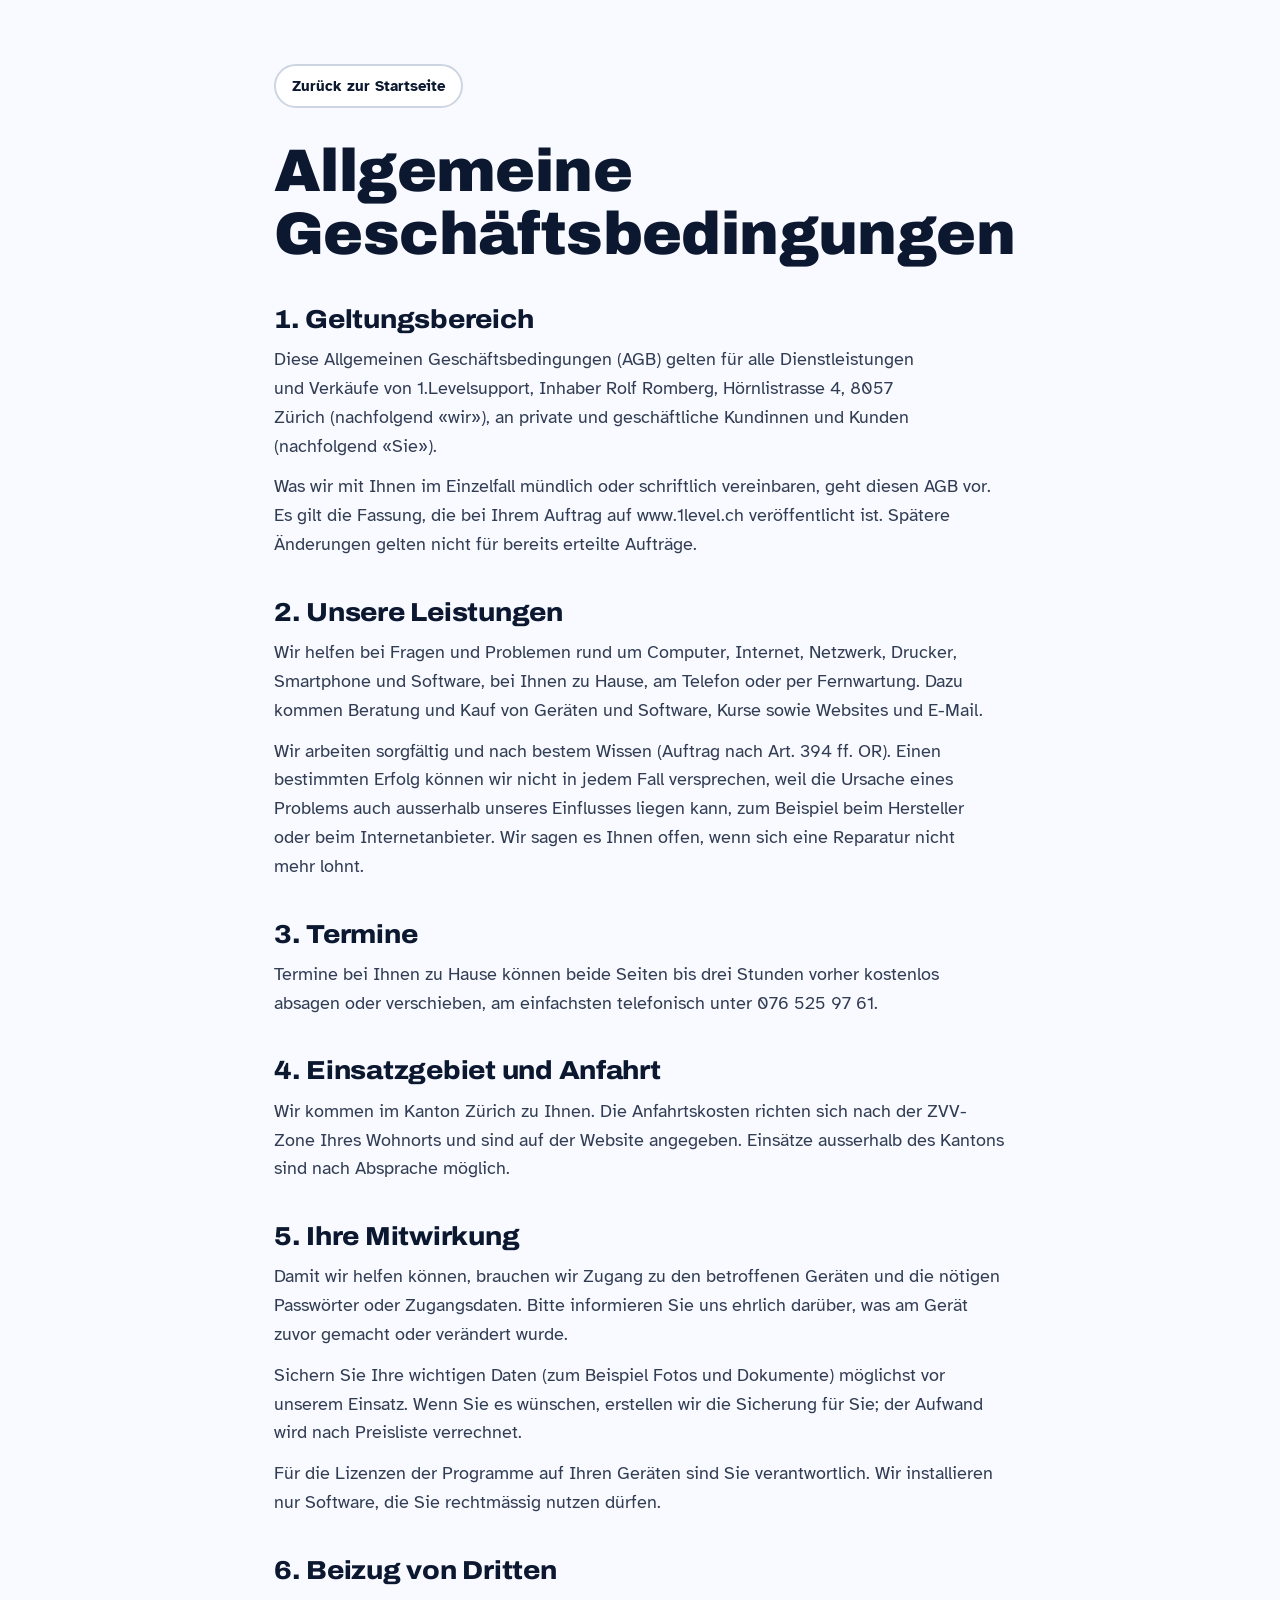
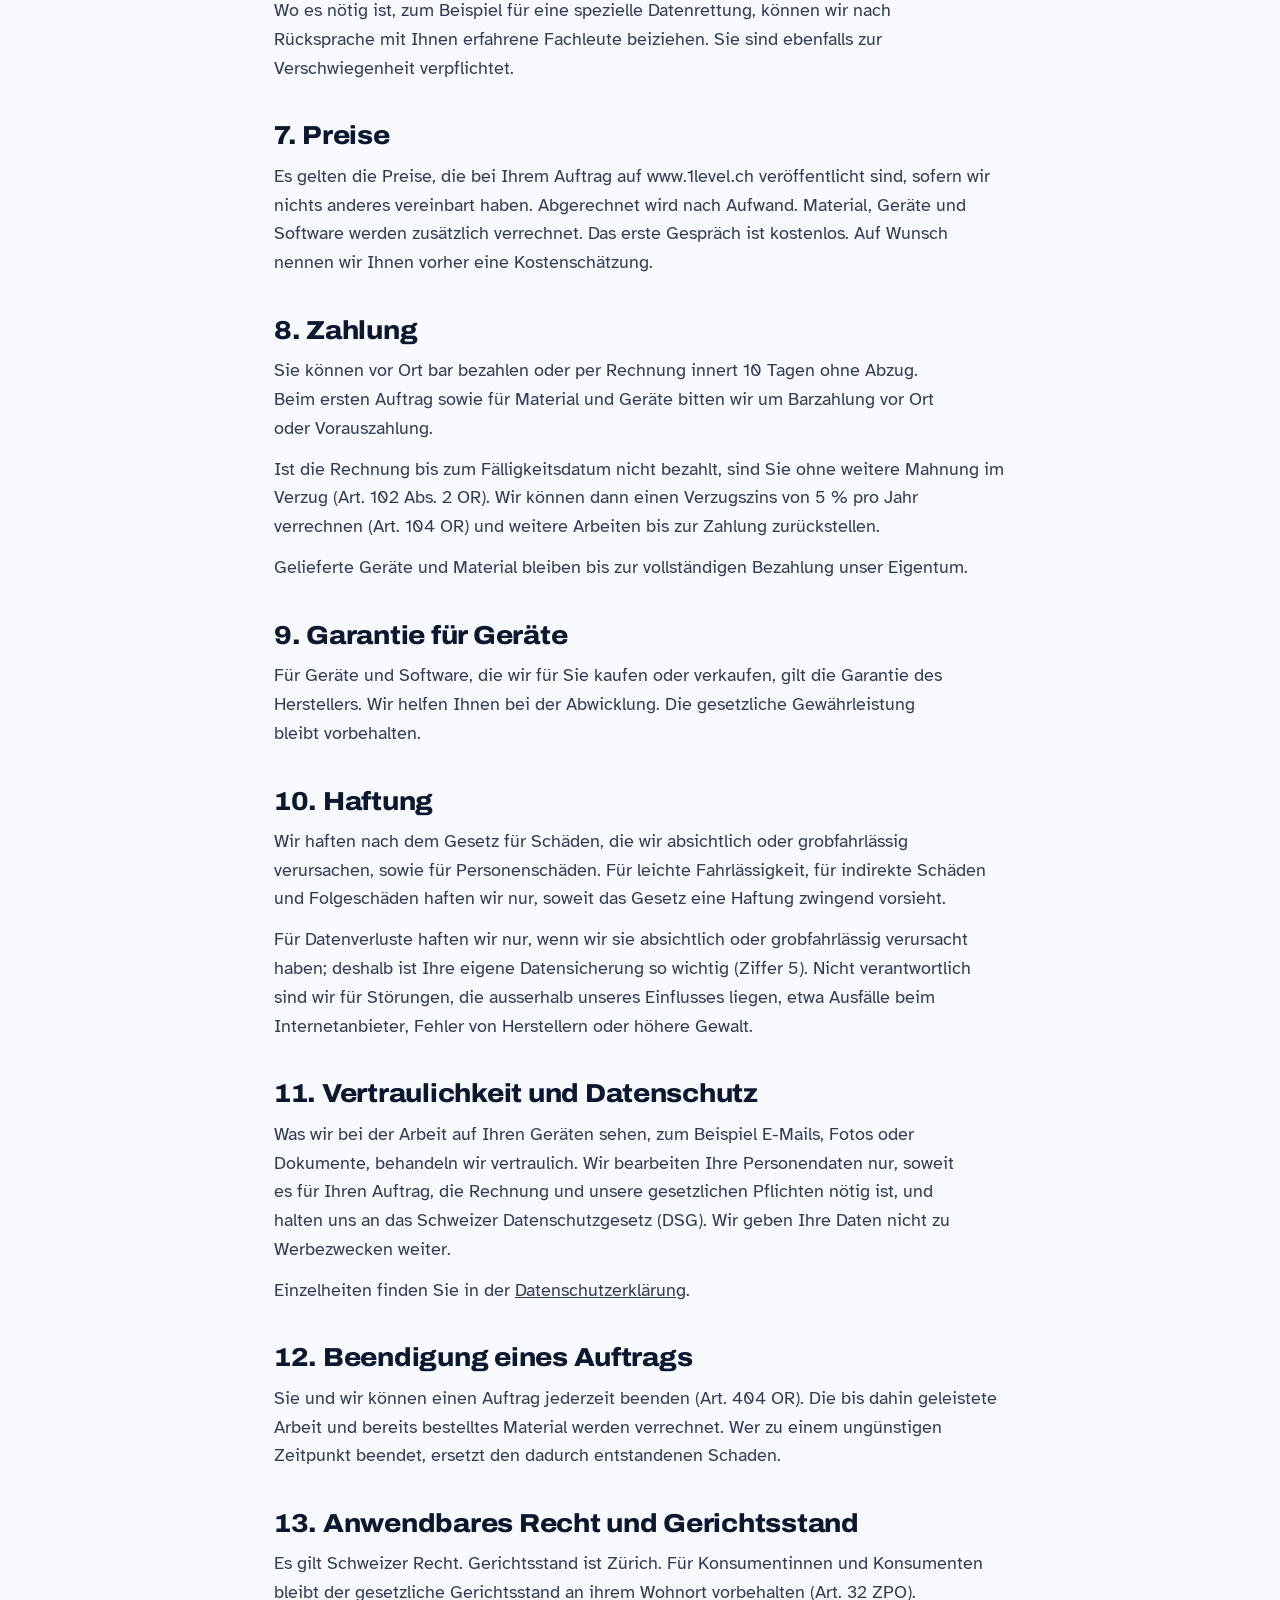
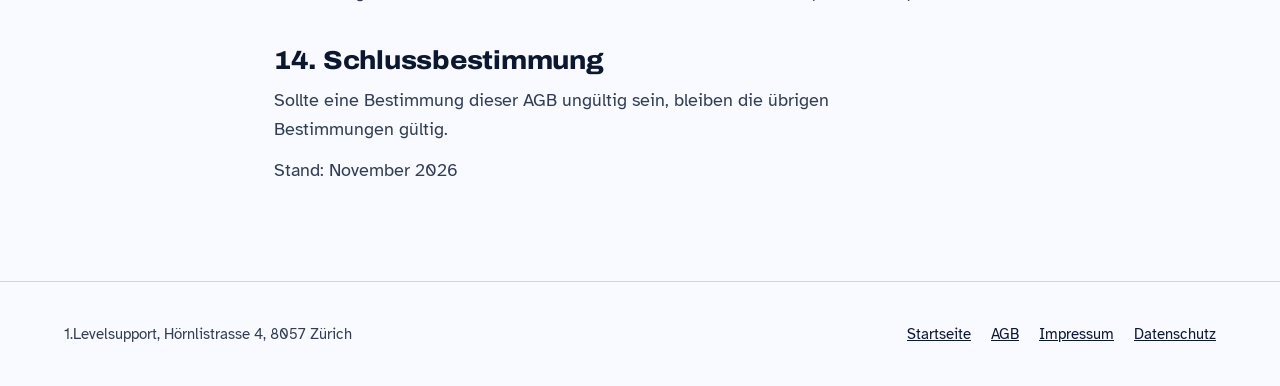
==== commit 098be304: "Rolf's changes Nov 2026: original logo, office hours 10-19, round portrait, new prices and travel co" ====
--- a/agb.html
+++ b/agb.html
@@ -43,6 +43,6 @@
 <p>Sollte eine Bestimmung dieser AGB ungültig sein, bleiben die übrigen Bestimmungen gültig.</p>
 <p>Stand: November 2026</p>
 </div></main>
-<footer class="footer"><div class="wrap"><span>1.Levelsupport, Inhaber Rolf Romberg, Hörnlistrasse 4, 8057 Zürich</span><nav aria-label="Rechtliches"><a href="index.html">Startseite</a><a href="agb.html">AGB</a><a href="impressum.html">Impressum</a><a href="datenschutz.html">Datenschutz</a></nav></div></footer>
+<footer class="footer"><div class="wrap"><span>1.Levelsupport, Hörnlistrasse 4, 8057 Zürich</span><nav aria-label="Rechtliches"><a href="index.html">Startseite</a><a href="agb.html">AGB</a><a href="impressum.html">Impressum</a><a href="datenschutz.html">Datenschutz</a></nav></div></footer>
 </body>
 </html>
--- a/site.css
+++ b/site.css
@@ -121,9 +121,10 @@
 .logo { display: flex; align-items: center; gap: 10px; text-decoration: none; margin-right: auto; color: var(--text); }
 .logo svg { width: auto; height: 58px; overflow: visible; }
 @media (max-width: 560px) { .logo svg { height: 50px; } }
-.logo-dot { fill: #B8301E; }
+.logo-disc { fill: #A1BF36; }
+.logo-ink { fill: #000; }
 .logo { transition: opacity 300ms var(--ease); }
-.logo:hover .logo-dot { transform: scale(1.15); }
+.logo:hover .logo-dot { transform: scale(1.2); }
 .logo-dot { transform-box: fill-box; transform-origin: center; transition: transform 300ms var(--ease); }
 .logo b { font: 700 15px/1.1 var(--font-display); font-stretch: 125%; letter-spacing: .16em; }
 .nav { display: flex; gap: 4px; }
@@ -147,7 +148,9 @@
   .mobile-nav a:nth-child(4) { animation-delay: 180ms; } .mobile-nav a:nth-child(5) { animation-delay: 240ms; border: 0; }
 }
 @keyframes rise { from { transform: translateY(24px); opacity: 0; } }
-@media (max-width: 560px) { .topbar span { display: none; } }
+.topbar b { font-weight: inherit; }
+.tb-short { display: none; }
+@media (max-width: 560px) { .topbar .tb-long { display: none; } .topbar .tb-short { display: inline; } .topbar .wrap { white-space: nowrap; } }
 @media (max-width: 640px), (min-width: 961px) { .header .btn-primary { display: none; } }
 @media (min-width: 961px) { .only-touch { display: none !important; } }
 @media (max-width: 960px) { .only-desk { display: none !important; } }
@@ -282,10 +285,10 @@
 .map-wrap { position: relative; border-radius: 16px; background: var(--tint); padding: 8px; }
 #zh-map { width: 100%; height: auto; max-height: 440px; display: block; touch-action: manipulation; }
 #zh-map .m { stroke: var(--surface); stroke-width: 1; cursor: pointer; transition: opacity 300ms var(--ease), fill 300ms var(--ease); }
-#zh-map .m[data-p="20"] { fill: var(--strong); }
-#zh-map .m[data-p="30"] { fill: color-mix(in srgb, var(--strong) 66%, var(--surface)); }
-#zh-map .m[data-p="45"] { fill: color-mix(in srgb, var(--strong) 40%, var(--surface)); }
-#zh-map .m[data-p="60"] { fill: color-mix(in srgb, var(--strong) 18%, var(--surface)); }
+#zh-map .m[data-p="12"] { fill: var(--strong); }
+#zh-map .m[data-p="13"] { fill: color-mix(in srgb, var(--strong) 66%, var(--surface)); }
+#zh-map .m[data-p="15"] { fill: color-mix(in srgb, var(--strong) 40%, var(--surface)); }
+#zh-map .m[data-p="25"] { fill: color-mix(in srgb, var(--strong) 18%, var(--surface)); }
 #zh-map.has-hot .m { opacity: .45; }
 #zh-map.has-hot .m.zone-hot { opacity: 1; }
 #zh-map .m.hot { fill: var(--marker); opacity: 1; }
@@ -524,3 +527,16 @@
 
 .price-note { margin: 4px 28px 16px; color: var(--muted); font-size: 15px; }
 @media (max-width: 900px) { .price-note { margin: 4px 20px 16px; } }
+
+/* 2026-11 Rolf's changes: original logo, round portrait, travel note under the map */
+.logo svg { height: 62px; }
+@media (max-width: 560px) { .logo svg { height: 50px; } }
+.hero-photo img { aspect-ratio: 1; border-radius: 50%; object-position: 50% 28%; }
+.hero-photo figcaption { display: grid; gap: 2px; }
+.hero-photo figcaption b { font-size: 19px; }
+@media (max-width: 900px) { .hero-photo img { width: 96px; border-radius: 50%; } }
+.price-list .amt.amt-text { font-size: 17px; font-weight: 700; white-space: normal; text-align: right; max-width: 9em; }
+.map-note { display: grid; gap: 8px; margin-top: 16px; color: var(--muted); font-size: 15px; }
+.map-note p { margin: 0; }
+.map-note b { color: var(--text); }
+.legend b { white-space: nowrap; }
